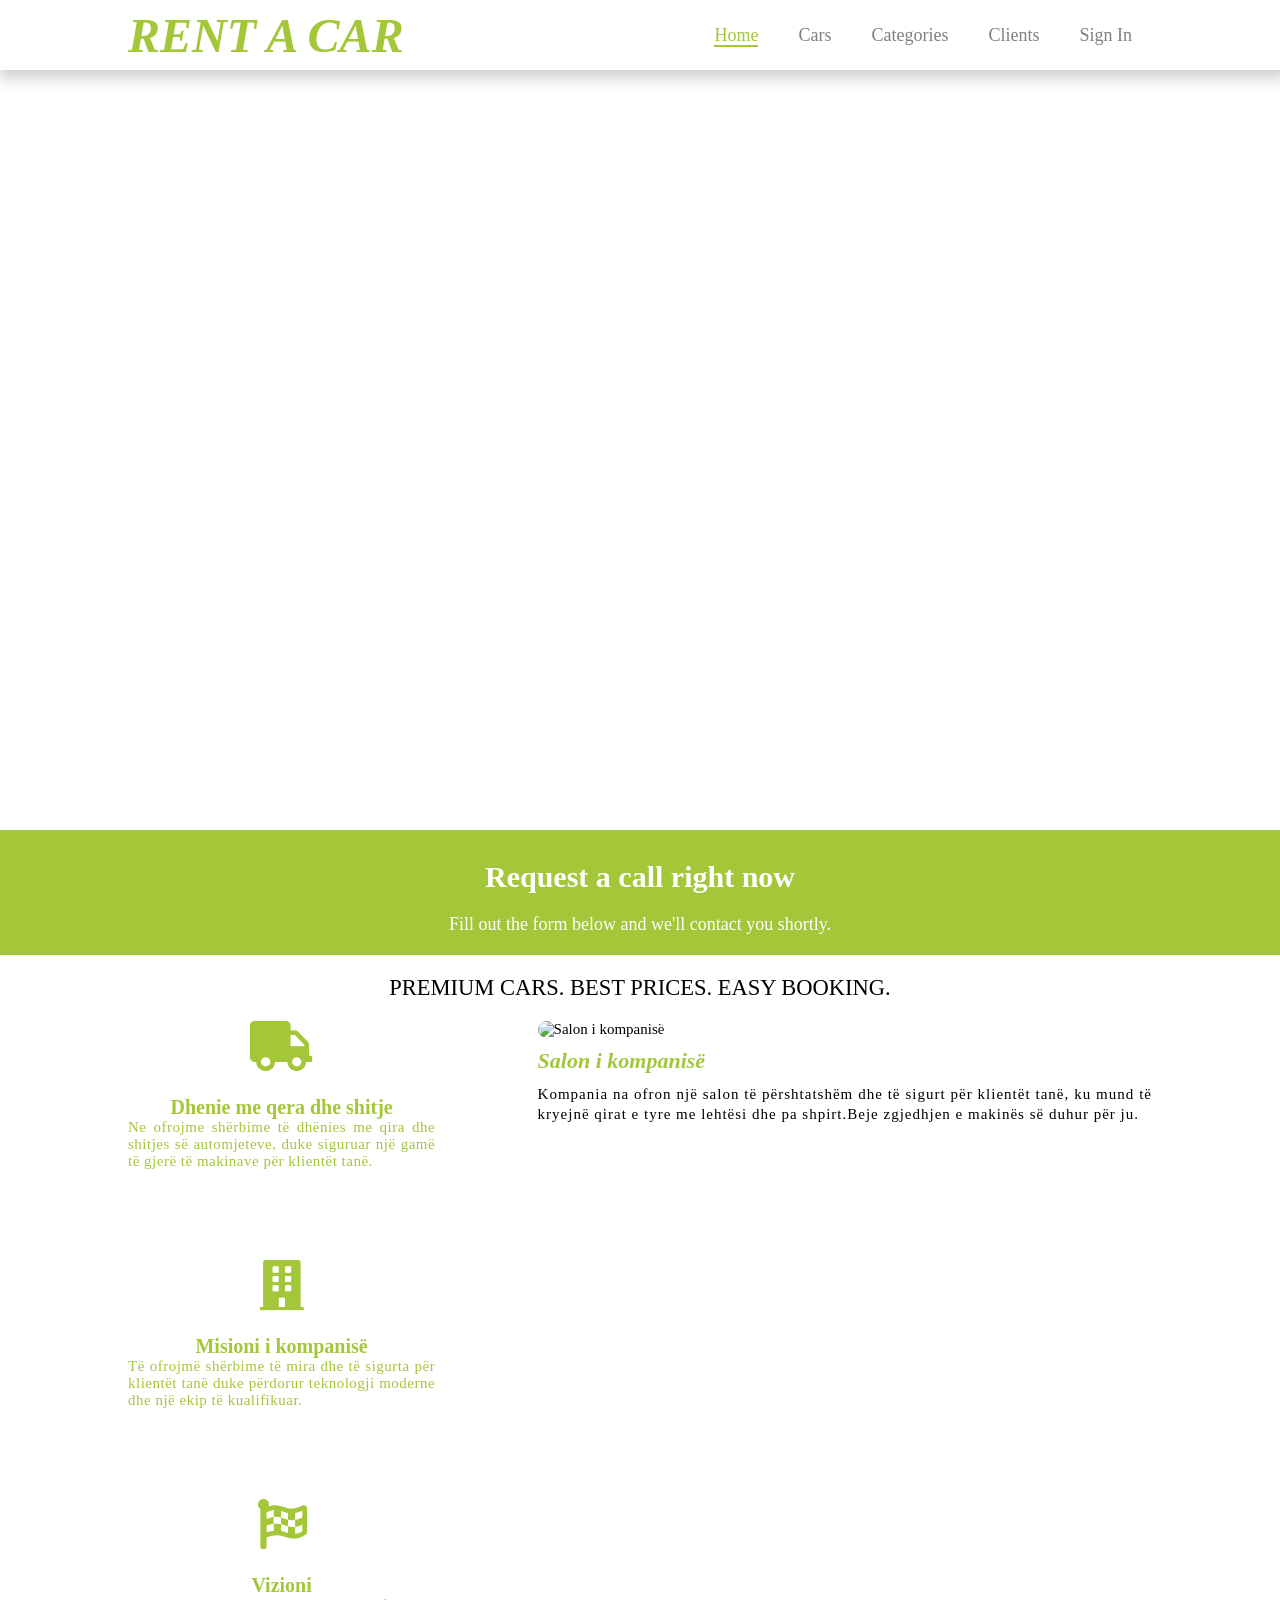
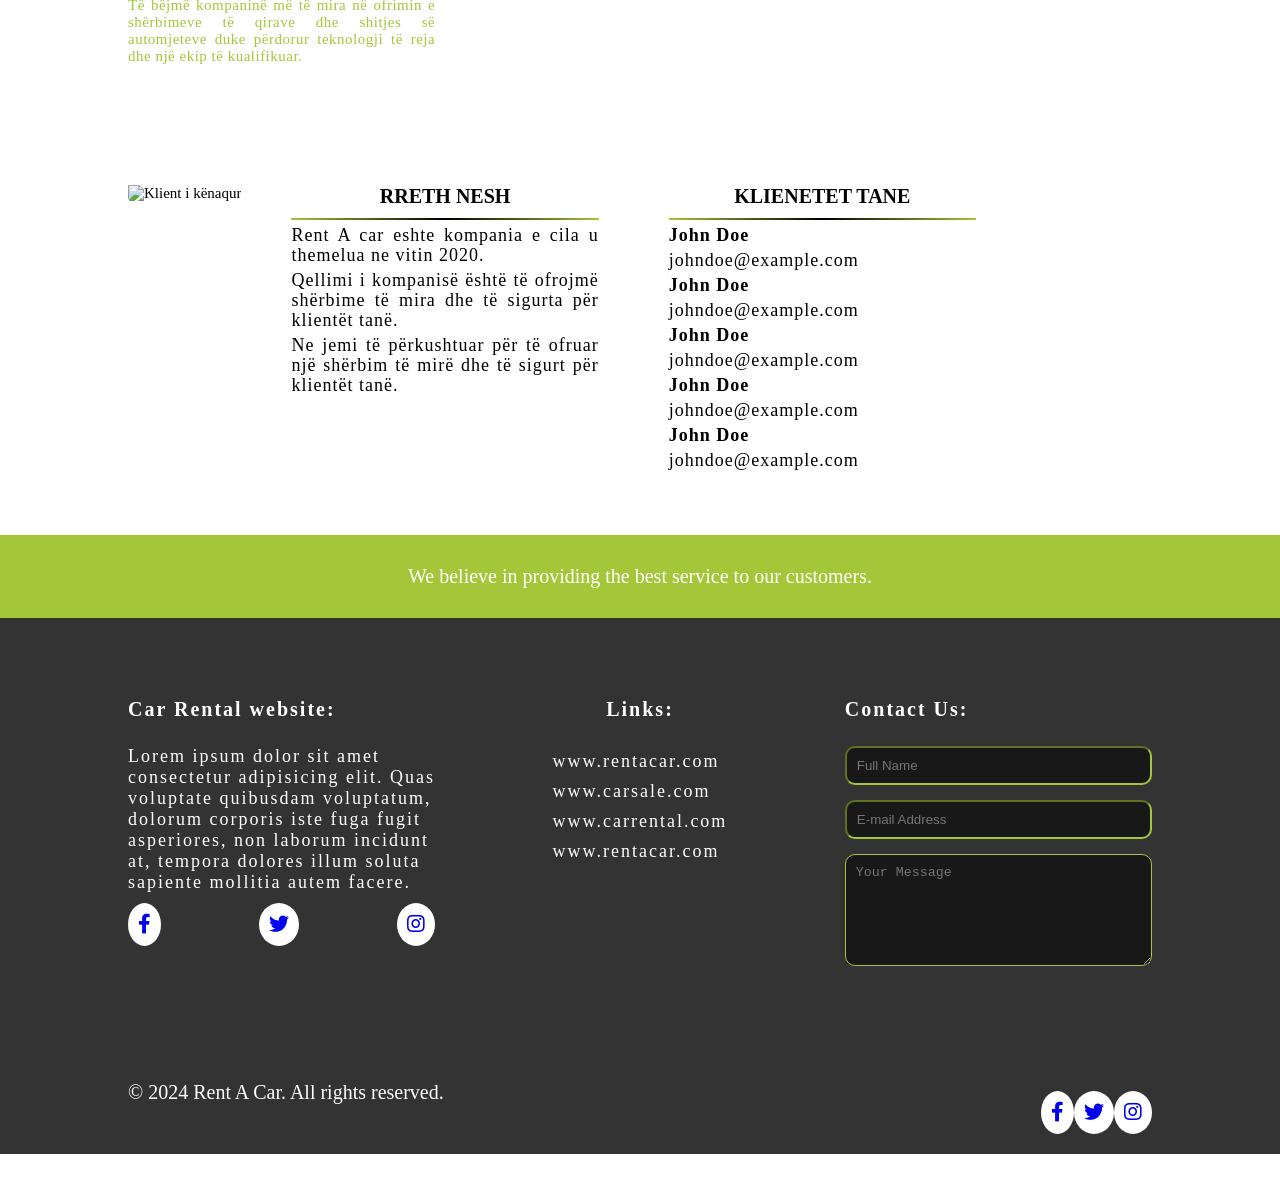
==== index.html @ 051815ba "Add files via upload" ====
<!DOCTYPE html>
<html lang="en">
<head>
    <meta charset="UTF-8">
    <meta name="viewport" content="width=device-width, initial-scale=1.0">
    <title>Rent A Car</title>
    <link rel="stylesheet" href="style.css">
    <link href="https://cdnjs.cloudflare.com/ajax/libs/font-awesome/5.13.0/css/all.min.css" rel="stylesheet">
</head>
<body>
    <header>
        <div class="container">
            <div class="header-content">
    <div class="logo" >
        <a href="rentAcar.html">
            <h1>Rent A Car</h1>
        </a>
    </div>
    <div class="navbar">
        <ul class="navitem">
            <li><a class="active" href="rentAcar.html">Home</a></li>
            <li><a href="#">Cars</a></li>
            <li><a href="#">Categories</a></li>
            <li><a href="#">Clients</a></li>
            <li><a href="#">Sign In</a></li>
        </ul>
        </div>
    </div>
    </div>
    </header>
    <section class="section1">
        <div class="slide-bar">
            <div class="img">

            </div>
        </div>
    </section>

    <section class="section2 p-y-10px">
        <div class="container">
            <h1>Request a call right now</h1>
            <p>Fill out the form below and we'll contact you shortly.</p>
        </div>
    </section>

    <section class="section3">
        <div class="container">
            <h2 class="title-section">Premium Cars. Best Prices. Easy Booking.</h2>
            <div class="section-content">

                <div class="three-features">
                    <div class="feature-content">
                    <i class="fas fa-truck"></i>
                    <h2>Dhenie me qera dhe shitje</h2>
                    <p>Ne ofrojme shërbime të dhënies me qira dhe shitjes së automjeteve, duke siguruar një gamë të gjerë të makinave për klientët tanë.</p>
                </div>
                    <div class="feature-content">
                   <i class="fas fa-building"></i>
                    <h2>Misioni i kompanisë</h2>
                    <p>Të ofrojmë shërbime të mira dhe të sigurta për klientët tanë duke përdorur teknologji moderne dhe një ekip të kualifikuar.</p>
                </div>
                    <div class="feature-content">
                      <i class="fas fa-flag-checkered"></i>
                    <h2>Vizioni</h2>
                    <p>Të bëjmë kompaninë më të mira në ofrimin e shërbimeve të qirave dhe shitjes së automjeteve duke përdorur teknologji të reja dhe një ekip të kualifikuar.</p>
                </div> 
            </div>
            
                <div class="right">
                    <div class="imgsa">
                        <img src="img/salon.jpg" alt="Salon i kompanisë">
                    </div>
                    <div class="right-content">
                        <h3>Salon i kompanisë</h3>
                        <p>Kompania na ofron një salon të përshtatshëm dhe të sigurt për klientët tanë, ku mund të kryejnë qirat e tyre me lehtësi dhe pa shpirt.Beje zgjedhjen e makinës së duhur për ju.</p>
                    </div>
                </div>
            </div>
        </div>
    </section>
    <section class="section4">
        <div class="container">
            <div class="section4-content">
                <div class="img">
                <img src="img/client.jpg" alt="Klient i kënaqur">

            </div>
            <div class="section4-about">
                <h2>Rreth nesh</h2>
                <hr>
                <p>Rent A car eshte kompania e cila u themelua ne vitin 2020.</p>
                <p>Qellimi i kompanisë është të ofrojmë shërbime të mira dhe të sigurta për klientët tanë.</p>
                <p>Ne jemi të përkushtuar për të ofruar një shërbim të mirë dhe të sigurt për klientët tanë.</p>
            </div>
            <div class="section4-client">
                <h2>Klienetet tane</h2>
                <hr>
                <h4>John Doe</h4>
                <p>johndoe@example.com</p>
                <h4>John Doe</h4>
                <p>johndoe@example.com</p>
                <h4>John Doe</h4>
                <p>johndoe@example.com</p>
                <h4>John Doe</h4>
                <p>johndoe@example.com</p>
                <h4>John Doe</h4>
                <p>johndoe@example.com</p>
                </div>
            </div>
        </div>
    </section>
    <section class="section5 p-y-10px">
        <p>We believe in providing the best service to our customers.</p>
    </section>
    <footer class="footer p-y-80px">
        <div class="container">
            <div class="footer-content">
                <div class="col1">
                    <h2>Car Rental website:</h2>
                    <p>Lorem ipsum dolor sit amet consectetur adipisicing elit. Quas voluptate quibusdam voluptatum, dolorum corporis iste fuga fugit asperiores, non laborum incidunt at, tempora dolores illum soluta sapiente mollitia autem facere.</p>
                <div class="social-media">
                    <div>
                        <a href="#"><i class="fab fa-facebook-f"></i></a>
                    </div>
                    <div>
                        <a href="#"><i class="fab fa-twitter"></i></a>
                        </div>
                    <div>
                        <a href="#"><i class="fab fa-instagram"></i></a>
                        </div>
                </div>
                
                </div>
                <div class="col2">
                <h2>Links:</h2>
                <div>
                <ul>
                    <li><a href="#">www.rentacar.com</a></li>
                    <li><a href="#">www.carsale.com</a></li>
                    <li><a href="#">www.carrental.com</a></li>
                    <li><a href="#">www.rentacar.com</a></li>
                </ul>
                </div>
                </div>
                <div class="col3">
                <div class="contact-form">
                    <h2>Contact Us:</h2>
                    <form action="">
                        <input type="text" name="full-name" placeholder="Full Name">
                        <input type="email" name="email" placeholder="E-mail Address">
                        <textarea name="message" rows="6" placeholder="Your Message"></textarea>
                    </form>
                    </div>
                </div>
            </div>
        </div>

    </footer>
 <footer class="main-footer">
    <div class="main-footer-content container">
        <div>
            <p>&copy; 2024 Rent A Car. All rights reserved.</p>
        </div>
         <div class="social-media">
                    <div>
                        <a href="#"><i class="fab fa-facebook-f"></i></a>
                    </div>
                    <div>
                        <a href="#"><i class="fab fa-twitter"></i></a>
                        </div>
                    <div>
                        <a href="#"><i class="fab fa-instagram"></i></a>
                        </div>
                </div>
    </div>
 </footer>
    <br>
    <br>
</body>
</html>
---- style.css ----
*{
    margin: 0;
    padding: 0;
}
html,body {
    font-size: 15px;
    font-family: "sans-serif";
    margin: 0;
    padding: 0;
     
}
.container {
    width: 80%;
    margin: 0 auto;
}
/*====== Header===== */
header{
    position: fixed;
    top: 0;
    left: 0;
    width: 100%;
    background: white;
    z-index: 1000;
    box-shadow: 3px 3px 15px 5px rgba(0,0,0,0.2);
} 
.header-content{
    height: 70px;
    display: flex;
    justify-content: space-between;
    align-items: center;
}
.logo a{ 
    text-decoration: none;
    text-transform: uppercase;
    font-size: 24px;
    font-weight: 800;
    color: #a4c639;
    font-style: italic;
}
.navitem{
    display: flex;
    list-style-type: none;
}
.navbar li a{
    margin: 20px;
    font-size: 18px;
    text-decoration: none;
    color: rgba(0,0,0,0.5);
    font-weight: 400;
}
.navbar li a:hover{
        color: #a4c639;
        border-bottom: 2px solid #a4c639;
}
.navbar .active{
    color: #a4c639;
    border-bottom: 2px solid #a4c639;
}

/*=======Header========== */
/*=======Section1========== */
.slide-bar .img{
  height: calc(100vh - 70px);
  background-image: url(img/vetura1.jpg);
  background-repeat: no-repeat;
  background-position: center;
  animation: slider 20s infinite;
}
@keyframes slider{

    0%{
        background-image: url(img/vetura2.jpg);
    }
    25%{
        background-image: url(img/vetura3.jpg);
    }
    50%{
        background-image: url(img/vetura4.jpg);
    }
    75%{
        background-image: url(img/vetura5.jpg);
    }
}
/*=======Section1========== */

/*=====.==Section2========== */
.section2{
    background-color: #a4c639;
}
.section2 h1{
    font-size: 30px;
    text-align: center;
    color: white;
    margin: 20px 0;
}
.section2 p{
    font-size: 18px;
    text-align: center;
    color: white;
    margin-top: 10px;
    margin-bottom: 10px;
}
/*=======Section2========== */
/*=======Section3========== */

.section3 .title-section{
    font-weight: 400;
    text-align: center;
    margin-top: 20px;
    text-transform: uppercase;
    
}
.section-content{
    display:  flex;  
    justify-content: space-between;
}
.three-features{
    width: 30%;
   display: flex;
   flex-direction: column;
   justify-content: space-between;
   align-items: center;
   color: #a4c639;
}
.three-features .feature-content{
    display: flex;
    flex-direction: column;
    align-items: center;
}
.three-features .feature-content i {
    font-size: 50px;
    margin: 20px;
}
.three-features .feature-content h2{
    font-size: 20px;
    margin-top: 5px;
    text-align: center;
}
.three-features .feature-content p{
    letter-spacing: 0.5px;
    text-align: justify;
    margin-bottom: 70px;
    
}
.right{
    width: 60%;
    padding-left: 40px;
}
.right img{
    border-radius: 10px;
    width: 100%;
    height: 500px;
    margin-top: 20px;
}
.right .right-content h3{
    font-size: 22px;
    color: #a4c639;
    font-style: italic;
    padding-top: 10px;

}
.right .right-content p{
    padding-top: 10px;
    margin-bottom: 70px;
    letter-spacing: 1px;
    line-height: 20px;
    text-align: justify;
}
/*=======Section3========== */



/*=======Section4========== */
.section4{
    background-image: url(img/back1.jpg);
    background-repeat: no-repeat;
    background-size: cover;
    height: 400px;
   
}
.section4-content{
    display: flex; 
}

.p-y-10px{
    padding: 10px 0;
 }
 .p-y-80px{
    padding: 80px 0;
 }
 .section4-content img{
    padding-top: 50px;
    width: 400px;
   border-radius: 5px;
}
.section4-about, .section4-client{
    padding-top: 50px;
    width: 30%;
    padding-right: 20px;
    color: #000;
    padding-left: 50px;
}
.section4-content h2{
    font-size: 20px;
    text-transform: uppercase;
    font-weight: bold;
    text-align: center;
    padding-bottom: 10px;
}
.section4-content hr{
    border: 0;
    height: 2px;
    background-image: linear-gradient(
        to right, #a4c639,
        rgba(0,0,0,075),
        #a4c639

    );
} 
.section4-content p, .section4-content h4{
    padding-top: 5px;
    font-size: 18px;
    text-align: justify;
    letter-spacing: 1px;
    line-height: 20px;
}
/*=======Section4========== */
/*=======Section5========== */
.section5{
    background-color: #a4c639;
}
.section5 p{
    margin: 20px 0;
    text-align: center;
    font-size: 20px;
    color: white;
}
/*=======Section5========== */
/*=======Footer========== */
.footer{
    background-color: rgba(0,0,0,0.8);
}
.footer .footer-content{
    display: flex;
    justify-content: space-between;
 
}
.footer-content .col1,
.footer-content .col2,
.footer-content .col3{
    width: 30%;
    color: white;
}
.footer-content h2{
    font-size: 20px;
    color: white;
    font-weight: bold;
    letter-spacing: 2px;
    margin-bottom: 25px;
   
} 
.footer-content p{
    font-size: 18px;
   color: white;
   letter-spacing: 2px;
}
.social-media{
    display: flex;
   justify-content: space-between;
   padding-top: 10px;   
}
.social-media div{
    background-color: white;
    padding: 10px;
    border-radius: 100%;
    font-size: 20px;
}
.social-media div:hover{
    background-color: #a4c639;
    
}
.footer .col2{
    display: flex;
   flex-direction: column;
   align-items: center;
}
.footer .col2 li{
    list-style-type: none;
}
.footer .col2 li a{
    text-decoration: none;
    color: white;
    line-height: 30px;
    font-size: 18px;
    letter-spacing: 2px;
}
.footer .col2 li a:hover{
    color: #a4c639;
    border: 2px solid #a4c639;
}
.footer .contact-form form{
    display: flex;
    flex-direction: column;
}
.contact-form  input,
.contact-form  textarea{
    outline: none;
    padding: 10px;
    margin-bottom: 15px;
    border-radius: 10px;
    background-color: #181818;
    border-color: #a4c639 ;
    color: white;
}
/*=======Footer========== */

/*=======main footer========== */

.main-footer{
     background-color: rgba(0,0,0,0.8);
    color: white;
    padding: 20px 0;
}
.main-footer-content{
    display: flex;
    justify-content: space-between;
}

.main-footer p{
    font-size: 20px;
    
}
.main-footer-content div:last-child{
    display: flex;
    align-items: center;
}



/*=======main footer========== */
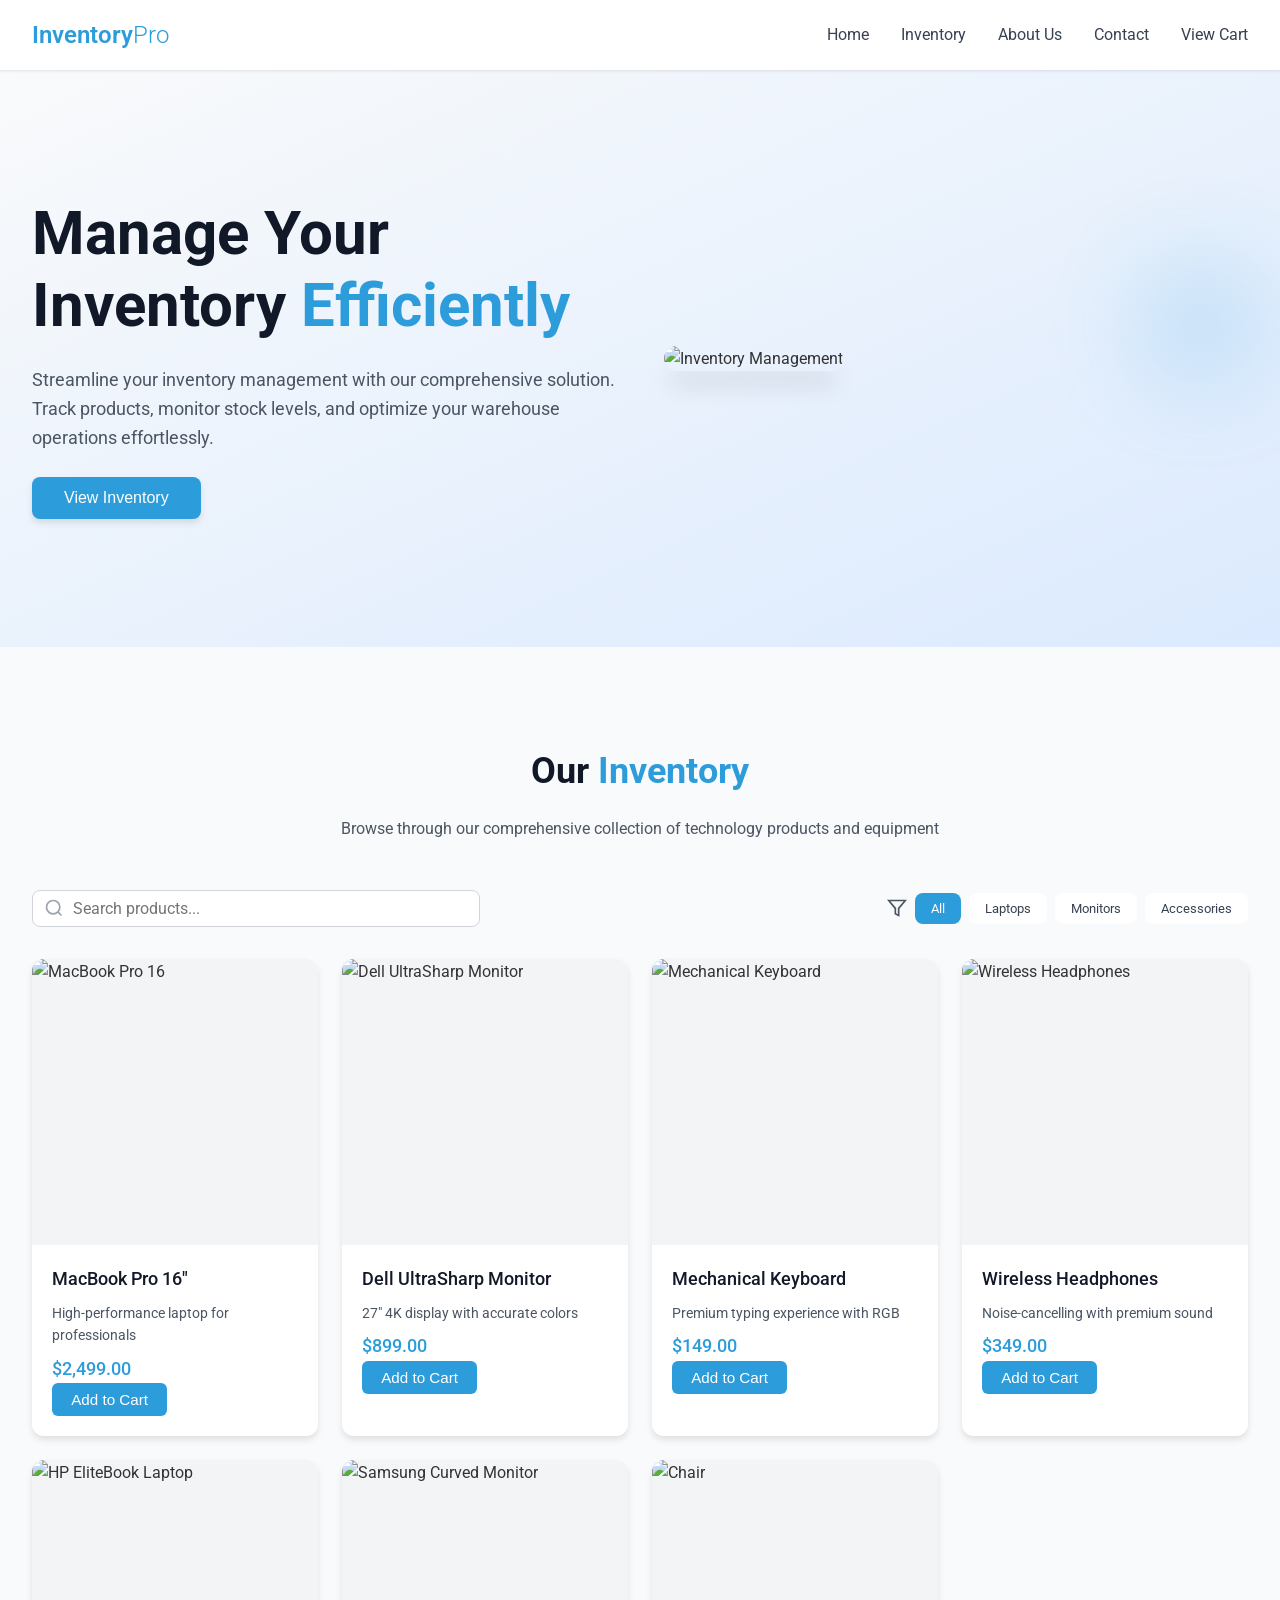
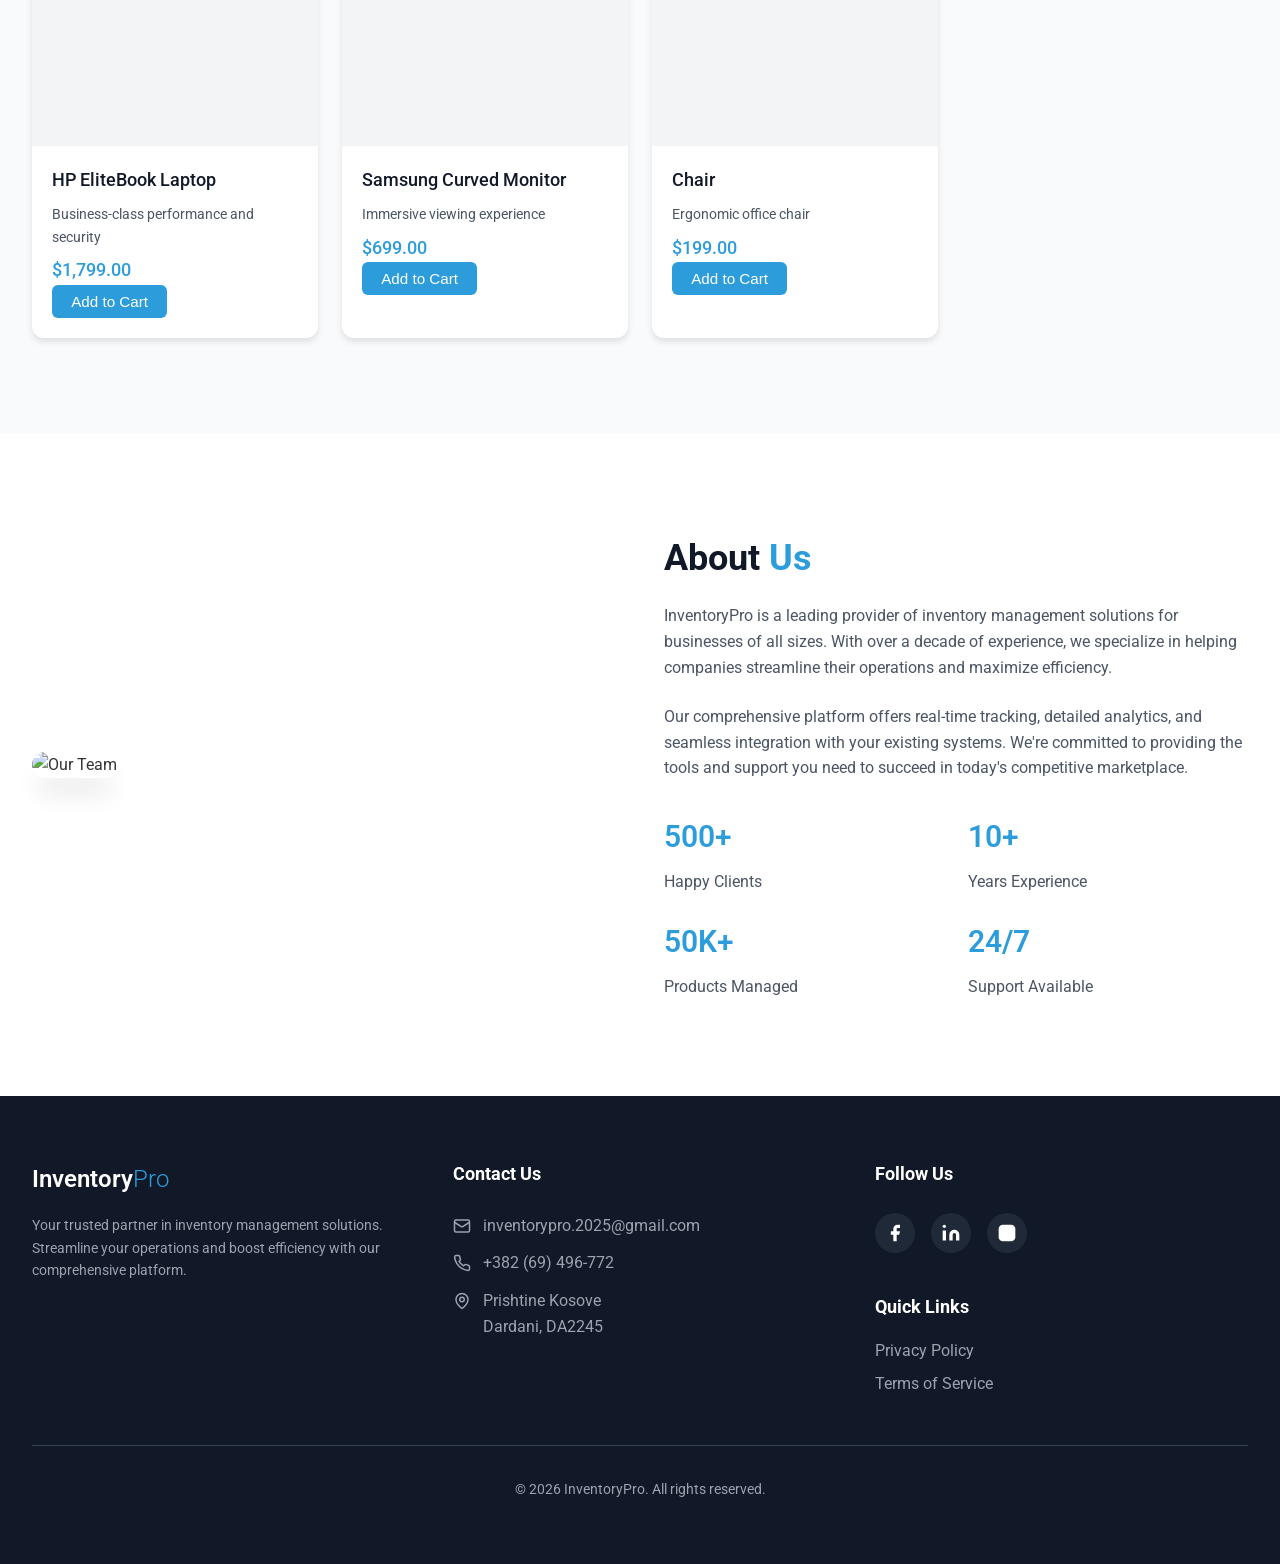
==== commit 5434d932: "Add files via upload" ====
--- a/index.html
+++ b/index.html
@@ -1,180 +1,297 @@
 <!DOCTYPE html>
+<!--
+Project: Inventory Management Web Application
+Student: Endrit Asllani
+Course: Zhvillimi i uebit(server side)
+Faculty: Fakulteti i Shkencave Kompjuterike
+Professor: Shasivar Rexhepi
+Year: 2025/26
+-->
 <html lang="en">
 <head>
     <meta charset="UTF-8">
     <meta name="viewport" content="width=device-width, initial-scale=1.0">
-    <title>Rent A Car</title>
+    <title>InventoryPro - Manage Your Inventory Efficiently</title>
     <link rel="stylesheet" href="style.css">
-    <link href="https://cdnjs.cloudflare.com/ajax/libs/font-awesome/5.13.0/css/all.min.css" rel="stylesheet">
+    <link rel="preconnect" href="https://fonts.googleapis.com">
+    <link rel="preconnect" href="https://fonts.gstatic.com" crossorigin>
+    <link href="https://fonts.googleapis.com/css2?family=Roboto:wght@300;400;500;700&display=swap" rel="stylesheet">
 </head>
 <body>
-    <header>
+    <!-- Header -->
+    <header class="header">
         <div class="container">
             <div class="header-content">
-    <div class="logo" >
-        <a href="rentAcar.html">
-            <h1>Rent A Car</h1>
-        </a>
-    </div>
-    <div class="navbar">
-        <ul class="navitem">
-            <li><a class="active" href="rentAcar.html">Home</a></li>
-            <li><a href="#">Cars</a></li>
-            <li><a href="#">Categories</a></li>
-            <li><a href="#">Clients</a></li>
-            <li><a href="#">Sign In</a></li>
-        </ul>
-        </div>
-    </div>
-    </div>
+                <div class="logo" onclick="scrollToSection('home')">
+                    <span class="logo-bold">Inventory</span><span class="logo-light">Pro</span>
+                </div>
+                
+                <!-- Desktop Navigation -->
+                <nav class="nav-desktop">
+                    <a href="#home" onclick="scrollToSection('home')">Home</a>
+                    <a href="#inventory" onclick="scrollToSection('inventory')">Inventory</a>
+                    <a href="#about" onclick="scrollToSection('about')">About Us</a>
+                    <a href="#contact" onclick="scrollToSection('contact')">Contact</a>
+                    <a href="/cart.html" id="viewCartDesktop">View Cart</a>
+                </nav>
+
+                <!-- Mobile Menu Toggle -->
+                <button class="hamburger" id="hamburger" onclick="toggleMobileMenu()">
+                    <span></span>
+                    <span></span>
+                    <span></span>
+                </button>
+            </div>
+
+            <!-- Mobile Navigation -->
+            <nav class="nav-mobile" id="navMobile">
+                <a href="#home" onclick="scrollToSection('home')">Home</a>
+                <a href="#inventory" onclick="scrollToSection('inventory')">Inventory</a>
+                <a href="#about" onclick="scrollToSection('about')">About Us</a>
+                <a href="#contact" onclick="scrollToSection('contact')">Contact</a>
+                <a href="/frontend/cart.html" id="viewCartMobile">View Cart</a>
+            </nav>
+        </div>
     </header>
-    <section class="section1">
-        <div class="slide-bar">
-            <div class="img">
-
+
+    <!-- Hero Section -->
+    <section id="home" class="hero">
+        <div class="container">
+            <div class="hero-grid">
+                <div class="hero-content">
+                    <h1 class="hero-title">
+                        Manage Your Inventory <span class="text-accent">Efficiently</span>
+                    </h1>
+                    <p class="hero-description">
+                        Streamline your inventory management with our comprehensive solution. 
+                        Track products, monitor stock levels, and optimize your warehouse operations effortlessly.
+                    </p>
+                    <button class="btn-primary" onclick="scrollToSection('inventory')">
+                        View Inventory
+                    </button>
+                </div>
+                <div class="hero-image">
+                    <img src="https://images.unsplash.com/photo-1657819547733-40124a52d37e?crop=entropy&cs=tinysrgb&fit=max&fm=jpg&ixid=M3w3Nzg4Nzd8MHwxfHNlYXJjaHwxfHx3YXJlaG91c2UlMjBvZmZpY2UlMjB0ZWNobm9sb2d5fGVufDF8fHx8MTc2NTk4Nzc1NHww&ixlib=rb-4.1.0&q=80&w=1080&utm_source=figma&utm_medium=referral" 
+                         alt="Inventory Management">
+                    <div class="hero-decoration"></div>
+                </div>
             </div>
         </div>
     </section>
 
-    <section class="section2 p-y-10px">
-        <div class="container">
-            <h1>Request a call right now</h1>
-            <p>Fill out the form below and we'll contact you shortly.</p>
+    <!-- Inventory Section -->
+    <section id="inventory" class="inventory">
+        <div class="container">
+            <div class="section-header">
+                <h2 class="section-title">
+                    Our <span class="text-accent">Inventory</span>
+                </h2>
+                <p class="section-description">
+                    Browse through our comprehensive collection of technology products and equipment
+                </p>
+            </div>
+         <form id="inventory-form" class="inventory-form">
+    <div class="form-group">
+        <input type="text" name="name" placeholder="name product" required>
+    </div>
+    <div class="form-group">
+        <input type="text" name="category" placeholder="Category" required>
+    </div>
+    <div class="form-group">
+        <input type="number" name="price" placeholder="Price" required>
+    </div>
+    <div class="form-group">
+        <input type="text" name="description" placeholder="Description">
+    </div>
+    <div class="form-group">
+        <input type="text" name="image" placeholder="Image URL">
+    </div>
+    <button type="submit" class="btn-primary">Add Product</button>
+    <div class="supply-button-container">
+    <button id="supply-btn" class="btn-primary">+</button>
+</div>
+</form>   
+            
+
+            <!-- Search and Filter -->
+            <div class="inventory-controls">
+                <div class="search-box">
+                    <svg class="search-icon" width="20" height="20" viewBox="0 0 24 24" fill="none" stroke="currentColor" stroke-width="2">
+                        <circle cx="11" cy="11" r="8"></circle>
+                        <path d="m21 21-4.35-4.35"></path>
+                    </svg>
+                    <input type="text" id="searchInput" placeholder="Search products..." onkeyup="filterProducts()">
+                </div>
+
+                <div class="category-filter">
+                    <svg class="filter-icon" width="20" height="20" viewBox="0 0 24 24" fill="none" stroke="currentColor" stroke-width="2">
+                        <polygon points="22 3 2 3 10 12.46 10 19 14 21 14 12.46 22 3"></polygon>
+                    </svg>
+                    <div class="category-buttons" id="categoryButtons">
+                        <button class="category-btn active" onclick="filterCategory('All')">All</button>
+                        <button class="category-btn" onclick="filterCategory('Laptops')">Laptops</button>
+                        <button class="category-btn" onclick="filterCategory('Monitors')">Monitors</button>
+                        <button class="category-btn" onclick="filterCategory('Accessories')">Accessories</button>
+                    </div>
+                </div>
+            </div>
+
+            <!-- Products Grid -->
+            <div class="products-grid" id="productsGrid">
+                <!-- Products will be dynamically inserted here -->
+            </div>
+
+            <div class="no-results" id="noResults" style="display: none;">
+                <p>No products found matching your criteria.</p>
+            </div>
         </div>
     </section>
 
-    <section class="section3">
-        <div class="container">
-            <h2 class="title-section">Premium Cars. Best Prices. Easy Booking.</h2>
-            <div class="section-content">
-
-                <div class="three-features">
-                    <div class="feature-content">
-                    <i class="fas fa-truck"></i>
-                    <h2>Dhenie me qera dhe shitje</h2>
-                    <p>Ne ofrojme shërbime të dhënies me qira dhe shitjes së automjeteve, duke siguruar një gamë të gjerë të makinave për klientët tanë.</p>
-                </div>
-                    <div class="feature-content">
-                   <i class="fas fa-building"></i>
-                    <h2>Misioni i kompanisë</h2>
-                    <p>Të ofrojmë shërbime të mira dhe të sigurta për klientët tanë duke përdorur teknologji moderne dhe një ekip të kualifikuar.</p>
-                </div>
-                    <div class="feature-content">
-                      <i class="fas fa-flag-checkered"></i>
-                    <h2>Vizioni</h2>
-                    <p>Të bëjmë kompaninë më të mira në ofrimin e shërbimeve të qirave dhe shitjes së automjeteve duke përdorur teknologji të reja dhe një ekip të kualifikuar.</p>
-                </div> 
-            </div>
-            
-                <div class="right">
-                    <div class="imgsa">
-                        <img src="img/salon.jpg" alt="Salon i kompanisë">
-                    </div>
-                    <div class="right-content">
-                        <h3>Salon i kompanisë</h3>
-                        <p>Kompania na ofron një salon të përshtatshëm dhe të sigurt për klientët tanë, ku mund të kryejnë qirat e tyre me lehtësi dhe pa shpirt.Beje zgjedhjen e makinës së duhur për ju.</p>
+    <!-- About Section -->
+    <section id="about" class="about">
+        <div class="container">
+            <div class="about-grid">
+                <div class="about-image">
+                    <img src="https://images.unsplash.com/photo-1683770997177-0603bd44d070?crop=entropy&cs=tinysrgb&fit=max&fm=jpg&ixid=M3w3Nzg4Nzd8MHwxfHNlYXJjaHwxfHxwcm9mZXNzaW9uYWwlMjBvZmZpY2UlMjB0ZWFtfGVufDF8fHx8MTc2NTk2MDc2Nnww&ixlib=rb-4.1.0&q=80&w=1080&utm_source=figma&utm_medium=referral" 
+                         alt="Our Team">
+                </div>
+                <div class="about-content">
+                    <h2 class="section-title">
+                        About <span class="text-accent">Us</span>
+                    </h2>
+                    <p class="about-text">
+                        InventoryPro is a leading provider of inventory management solutions for businesses of all sizes. 
+                        With over a decade of experience, we specialize in helping companies streamline their operations 
+                        and maximize efficiency.
+                    </p>
+                    <p class="about-text">
+                        Our comprehensive platform offers real-time tracking, detailed analytics, and seamless integration 
+                        with your existing systems. We're committed to providing the tools and support you need to succeed 
+                        in today's competitive marketplace.
+                    </p>
+                    
+                    <div class="stats-grid">
+                        <div class="stat-item">
+                            <div class="stat-number">500+</div>
+                            <p class="stat-label">Happy Clients</p>
+                        </div>
+                        <div class="stat-item">
+                            <div class="stat-number">10+</div>
+                            <p class="stat-label">Years Experience</p>
+                        </div>
+                        <div class="stat-item">
+                            <div class="stat-number">50K+</div>
+                            <p class="stat-label">Products Managed</p>
+                        </div>
+                        <div class="stat-item">
+                            <div class="stat-number">24/7</div>
+                            <p class="stat-label">Support Available</p>
+                        </div>
                     </div>
                 </div>
             </div>
         </div>
     </section>
-    <section class="section4">
-        <div class="container">
-            <div class="section4-content">
-                <div class="img">
-                <img src="img/client.jpg" alt="Klient i kënaqur">
-
-            </div>
-            <div class="section4-about">
-                <h2>Rreth nesh</h2>
-                <hr>
-                <p>Rent A car eshte kompania e cila u themelua ne vitin 2020.</p>
-                <p>Qellimi i kompanisë është të ofrojmë shërbime të mira dhe të sigurta për klientët tanë.</p>
-                <p>Ne jemi të përkushtuar për të ofruar një shërbim të mirë dhe të sigurt për klientët tanë.</p>
-            </div>
-            <div class="section4-client">
-                <h2>Klienetet tane</h2>
-                <hr>
-                <h4>John Doe</h4>
-                <p>johndoe@example.com</p>
-                <h4>John Doe</h4>
-                <p>johndoe@example.com</p>
-                <h4>John Doe</h4>
-                <p>johndoe@example.com</p>
-                <h4>John Doe</h4>
-                <p>johndoe@example.com</p>
-                <h4>John Doe</h4>
-                <p>johndoe@example.com</p>
-                </div>
-            </div>
-        </div>
-    </section>
-    <section class="section5 p-y-10px">
-        <p>We believe in providing the best service to our customers.</p>
-    </section>
-    <footer class="footer p-y-80px">
-        <div class="container">
-            <div class="footer-content">
-                <div class="col1">
-                    <h2>Car Rental website:</h2>
-                    <p>Lorem ipsum dolor sit amet consectetur adipisicing elit. Quas voluptate quibusdam voluptatum, dolorum corporis iste fuga fugit asperiores, non laborum incidunt at, tempora dolores illum soluta sapiente mollitia autem facere.</p>
-                <div class="social-media">
-                    <div>
-                        <a href="#"><i class="fab fa-facebook-f"></i></a>
-                    </div>
-                    <div>
-                        <a href="#"><i class="fab fa-twitter"></i></a>
-                        </div>
-                    <div>
-                        <a href="#"><i class="fab fa-instagram"></i></a>
-                        </div>
-                </div>
-                
-                </div>
-                <div class="col2">
-                <h2>Links:</h2>
-                <div>
-                <ul>
-                    <li><a href="#">www.rentacar.com</a></li>
-                    <li><a href="#">www.carsale.com</a></li>
-                    <li><a href="#">www.carrental.com</a></li>
-                    <li><a href="#">www.rentacar.com</a></li>
-                </ul>
-                </div>
-                </div>
-                <div class="col3">
-                <div class="contact-form">
-                    <h2>Contact Us:</h2>
-                    <form action="">
-                        <input type="text" name="full-name" placeholder="Full Name">
-                        <input type="email" name="email" placeholder="E-mail Address">
-                        <textarea name="message" rows="6" placeholder="Your Message"></textarea>
-                    </form>
-                    </div>
-                </div>
-            </div>
-        </div>
-
+
+    
+    <footer id="contact" class="footer">
+        <div class="container">
+            <div class="footer-grid">
+                <div class="footer-section">
+                    <div class="footer-logo">
+                        <span class="logo-bold">Inventory</span><span class="logo-light-footer">Pro</span>
+                    </div>
+                    <p class="footer-text">
+                        Your trusted partner in inventory management solutions. Streamline your operations 
+                        and boost efficiency with our comprehensive platform.
+                    </p>
+                </div>
+
+                <div class="footer-section">
+                    <h3 class="footer-heading">Contact Us</h3>
+                    <div class="contact-info">
+                        <div class="contact-item">
+                            <svg class="contact-icon" width="18" height="18" viewBox="0 0 24 24" fill="none" stroke="currentColor" stroke-width="2">
+                                <rect width="20" height="16" x="2" y="4" rx="2"></rect>
+                                <path d="m22 7-8.97 5.7a1.94 1.94 0 0 1-2.06 0L2 7"></path>
+                            </svg>
+                            <a href="mailto:inventorypro.2025@gmail.com">inventorypro.2025@gmail.com</a>
+                        </div>
+                        <div class="contact-item">
+                            <svg class="contact-icon" width="18" height="18" viewBox="0 0 24 24" fill="none" stroke="currentColor" stroke-width="2">
+                                <path d="M22 16.92v3a2 2 0 0 1-2.18 2 19.79 19.79 0 0 1-8.63-3.07 19.5 19.5 0 0 1-6-6 19.79 19.79 0 0 1-3.07-8.67A2 2 0 0 1 4.11 2h3a2 2 0 0 1 2 1.72 12.84 12.84 0 0 0 .7 2.81 2 2 0 0 1-.45 2.11L8.09 9.91a16 16 0 0 0 6 6l1.27-1.27a2 2 0 0 1 2.11-.45 12.84 12.84 0 0 0 2.81.7A2 2 0 0 1 22 16.92z"></path>
+                            </svg>
+                            <a href="tel:+1234567890">+382 (69) 496-772</a>
+                        </div>
+                        <div class="contact-item">
+                            <svg class="contact-icon" width="18" height="18" viewBox="0 0 24 24" fill="none" stroke="currentColor" stroke-width="2">
+                                <path d="M20 10c0 6-8 12-8 12s-8-6-8-12a8 8 0 0 1 16 0Z"></path>
+                                <circle cx="12" cy="10" r="3"></circle>
+                            </svg>
+                            <span>Prishtine Kosove<br>Dardani, DA2245</span>
+                        </div>
+                    </div>
+                </div>
+
+                <div class="footer-section">
+                    <h3 class="footer-heading">Follow Us</h3>
+                    <div class="social-links">
+                        <a href="#" class="social-icon">
+                            <svg width="20" height="20" viewBox="0 0 24 24" fill="currentColor">
+                                <path d="M18 2h-3a5 5 0 0 0-5 5v3H7v4h3v8h4v-8h3l1-4h-4V7a1 1 0 0 1 1-1h3z"></path>
+                            </svg>
+                        </a>
+                        <a href="#" class="social-icon">
+                            <svg width="20" height="20" viewBox="0 0 24 24" fill="currentColor">
+                                <path d="M16 8a6 6 0 0 1 6 6v7h-4v-7a2 2 0 0 0-2-2 2 2 0 0 0-2 2v7h-4v-7a6 6 0 0 1 6-6z"></path>
+                                <rect width="4" height="12" x="2" y="9"></rect>
+                                <circle cx="4" cy="4" r="2"></circle>
+                            </svg>
+                        </a>
+                        <a href="#" class="social-icon">
+                            <svg width="20" height="20" viewBox="0 0 24 24" fill="currentColor">
+                                <rect width="20" height="20" x="2" y="2" rx="5" ry="5"></rect>
+                                <path d="M16 11.37A4 4 0 1 1 12.63 8 4 4 0 0 1 16 11.37z"></path>
+                                <line x1="17.5" x2="17.51" y1="6.5" y2="6.5"></line>
+                            </svg>
+                        </a>
+                    </div>
+                    
+                    <div class="quick-links">
+                        <h3 class="footer-heading" style="margin-top: 1.5rem;">Quick Links</h3>
+                        <a href="#">Privacy Policy</a>
+                        <a href="#">Terms of Service</a>
+                    </div>
+                </div>
+            </div>
+
+            <div class="footer-bottom">
+                <p>&copy; <span id="year"></span> InventoryPro. All rights reserved.</p>
+            </div>
+        </div>
     </footer>
- <footer class="main-footer">
-    <div class="main-footer-content container">
-        <div>
-            <p>&copy; 2024 Rent A Car. All rights reserved.</p>
-        </div>
-         <div class="social-media">
-                    <div>
-                        <a href="#"><i class="fab fa-facebook-f"></i></a>
-                    </div>
-                    <div>
-                        <a href="#"><i class="fab fa-twitter"></i></a>
-                        </div>
-                    <div>
-                        <a href="#"><i class="fab fa-instagram"></i></a>
-                        </div>
-                </div>
-    </div>
- </footer>
-    <br>
-    <br>
+   <script> document.getElementById('supply-btn').addEventListener('click', () => {
+    window.location.href = 'supply.html';
+});</script>
+
+   <script>
+  window.addEventListener("DOMContentLoaded", () => {
+    const role = localStorage.getItem("role");
+    const addProductForm = document.querySelector("#inventory-form");
+    const supplyBtn = document.querySelector("#supply-btn");
+
+    if(role !== "admin") {
+        // Fshi formën dhe butonin për klientët
+        if(addProductForm) addProductForm.style.display = "none";
+        if(supplyBtn) supplyBtn.style.display = "none";
+    } else {
+        // Admin mund t'i shohë
+        if(addProductForm) addProductForm.style.display = "block";
+        if(supplyBtn) supplyBtn.style.display = "inline-block";
+    }
+});
+</script>
+
+    <script src="scriptt.js"></script>
 </body>
 </html>
--- a/style.css
+++ b/style.css
@@ -1,340 +1,788 @@
-*{
+* {
     margin: 0;
     padding: 0;
-}
-html,body {
-    font-size: 15px;
-    font-family: "sans-serif";
-    margin: 0;
-    padding: 0;
-     
-}
+    box-sizing: border-box;
+}
+.inventory-form {
+    display: flex;
+    gap: 10px;
+    margin-bottom: 20px;
+}
+
+.inventory-form .form-group input {
+    width: 100%;
+    padding: 10px;
+    border-radius: 5px;
+    border: 1px solid #ccc;
+}
+
+.inventory-form button {
+    padding: 10px;
+    border: none;
+    background-color: #007BFF;
+    color: white;
+    border-radius: 5px;
+    cursor: pointer;
+}
+
+.inventory-form button:hover {
+    background-color: #0056b3;
+}
+
+body {
+    font-family: 'Roboto', sans-serif;
+    line-height: 1.6;
+    color: #333;
+    overflow-x: hidden;
+}
+
+html {
+    scroll-behavior: smooth;
+}
+
 .container {
-    width: 80%;
+    max-width: 1280px;
     margin: 0 auto;
-}
-/*====== Header===== */
-header{
-    position: fixed;
+    padding: 0 1rem;
+}
+
+@media (min-width: 640px) {
+    .container {
+        padding: 0 1.5rem;
+    }
+}
+
+@media (min-width: 1024px) {
+    .container {
+        padding: 0 2rem;
+    }
+}
+
+/* Header Styles */
+.header {
+    background: white;
+    box-shadow: 0 1px 3px rgba(0, 0, 0, 0.1);
+    position: sticky;
     top: 0;
-    left: 0;
-    width: 100%;
-    background: white;
     z-index: 1000;
-    box-shadow: 3px 3px 15px 5px rgba(0,0,0,0.2);
-} 
-.header-content{
-    height: 70px;
+}
+
+.header-content {
     display: flex;
     justify-content: space-between;
     align-items: center;
-}
-.logo a{ 
+    padding: 1rem 0;
+}
+
+.logo {
+    font-size: 1.5rem;
+    cursor: pointer;
+    color: #2D9CDB;
+}
+
+.logo-bold {
+    font-weight: 600;
+}
+
+.logo-light {
+    font-weight: 300;
+}
+
+.nav-desktop {
+    display: none;
+    gap: 2rem;
+}
+
+.nav-desktop a {
+    color: #374151;
     text-decoration: none;
-    text-transform: uppercase;
-    font-size: 24px;
-    font-weight: 800;
-    color: #a4c639;
-    font-style: italic;
-}
-.navitem{
-    display: flex;
-    list-style-type: none;
-}
-.navbar li a{
-    margin: 20px;
-    font-size: 18px;
+    transition: color 0.3s;
+}
+
+.nav-desktop a:hover {
+    color: #2D9CDB;
+}
+
+@media (min-width: 768px) {
+    .nav-desktop {
+        display: flex;
+    }
+}
+
+/* Hamburger Menu */
+.hamburger {
+    display: flex;
+    flex-direction: column;
+    gap: 4px;
+    background: none;
+    border: none;
+    cursor: pointer;
+    padding: 0.5rem;
+}
+
+.hamburger span {
+    width: 24px;
+    height: 2px;
+    background: #374151;
+    transition: all 0.3s;
+}
+
+.hamburger.active span:nth-child(1) {
+    transform: rotate(45deg) translate(5px, 5px);
+}
+
+.hamburger.active span:nth-child(2) {
+    opacity: 0;
+}
+
+.hamburger.active span:nth-child(3) {
+    transform: rotate(-45deg) translate(7px, -6px);
+}
+
+@media (min-width: 768px) {
+    .hamburger {
+        display: none;
+    }
+}
+
+/* Mobile Navigation */
+.nav-mobile {
+    display: none;
+    flex-direction: column;
+    gap: 1rem;
+    padding: 1rem 0;
+    border-top: 1px solid #e5e7eb;
+}
+
+.nav-mobile.active {
+    display: flex;
+}
+
+.nav-mobile a {
+    color: #374151;
     text-decoration: none;
-    color: rgba(0,0,0,0.5);
-    font-weight: 400;
-}
-.navbar li a:hover{
-        color: #a4c639;
-        border-bottom: 2px solid #a4c639;
-}
-.navbar .active{
-    color: #a4c639;
-    border-bottom: 2px solid #a4c639;
-}
-
-/*=======Header========== */
-/*=======Section1========== */
-.slide-bar .img{
-  height: calc(100vh - 70px);
-  background-image: url(img/vetura1.jpg);
-  background-repeat: no-repeat;
-  background-position: center;
-  animation: slider 20s infinite;
-}
-@keyframes slider{
-
-    0%{
-        background-image: url(img/vetura2.jpg);
-    }
-    25%{
-        background-image: url(img/vetura3.jpg);
-    }
-    50%{
-        background-image: url(img/vetura4.jpg);
-    }
-    75%{
-        background-image: url(img/vetura5.jpg);
-    }
-}
-/*=======Section1========== */
-
-/*=====.==Section2========== */
-.section2{
-    background-color: #a4c639;
-}
-.section2 h1{
-    font-size: 30px;
+    transition: color 0.3s;
+}
+
+.nav-mobile a:hover {
+    color: #2D9CDB;
+}
+
+@media (min-width: 768px) {
+    .nav-mobile {
+        display: none !important;
+    }
+}
+
+/* Hero Section */
+.hero {
+    background: linear-gradient(to bottom right, #f9fafb, #dbeafe);
+    padding: 5rem 0;
+}
+
+@media (min-width: 768px) {
+    .hero {
+        padding: 8rem 0;
+    }
+}
+
+.hero-grid {
+    display: grid;
+    grid-template-columns: 1fr;
+    gap: 3rem;
+    align-items: center;
+}
+
+@media (min-width: 768px) {
+    .hero-grid {
+        grid-template-columns: repeat(2, 1fr);
+    }
+}
+
+.hero-content {
+    display: flex;
+    flex-direction: column;
+    gap: 1.5rem;
+}
+
+.hero-title {
+    font-size: 2.25rem;
+    color: #111827;
+    line-height: 1.2;
+}
+
+@media (min-width: 768px) {
+    .hero-title {
+        font-size: 3rem;
+    }
+}
+
+@media (min-width: 1024px) {
+    .hero-title {
+        font-size: 3.75rem;
+    }
+}
+
+.text-accent {
+    color: #2D9CDB;
+}
+
+.hero-description {
+    font-size: 1.125rem;
+    color: #4b5563;
+}
+
+.btn-primary {
+    background: #2D9CDB;
+    color: white;
+    padding: 0.75rem 2rem;
+    border: none;
+    border-radius: 0.5rem;
+    cursor: pointer;
+    font-size: 1rem;
+    transition: all 0.3s;
+    box-shadow: 0 4px 6px rgba(0, 0, 0, 0.1);
+    align-self: flex-start;
+}
+
+.btn-primary:hover {
+    background: #2589C7;
+    box-shadow: 0 10px 15px rgba(0, 0, 0, 0.1);
+}
+
+.hero-image {
+    position: relative;
+}
+
+.hero-image img {
+    width: 100%;
+    height: auto;
+    border-radius: 1rem;
+    box-shadow: 0 20px 25px -5px rgba(0, 0, 0, 0.1);
+}
+
+.hero-decoration {
+    position: absolute;
+    bottom: -1rem;
+    right: -1rem;
+    width: 8rem;
+    height: 8rem;
+    background: #2D9CDB;
+    opacity: 0.2;
+    border-radius: 50%;
+    filter: blur(3rem);
+}
+
+/* Inventory Section */
+.inventory {
+    padding: 4rem 0;
+    background: #f9fafb;
+}
+
+@media (min-width: 768px) {
+    .inventory {
+        padding: 6rem 0;
+    }
+}
+
+.section-header {
     text-align: center;
-    color: white;
-    margin: 20px 0;
-}
-.section2 p{
-    font-size: 18px;
+    margin-bottom: 3rem;
+}
+
+.section-title {
+    font-size: 1.875rem;
+    color: #111827;
+    margin-bottom: 1rem;
+}
+
+@media (min-width: 768px) {
+    .section-title {
+        font-size: 2.25rem;
+    }
+}
+
+.section-description {
+    color: #4b5563;
+    max-width: 42rem;
+    margin: 0 auto;
+}
+
+/* Inventory Controls */
+.inventory-controls {
+    display: flex;
+    flex-direction: column;
+    gap: 1rem;
+    margin-bottom: 2rem;
+}
+
+@media (min-width: 768px) {
+    .inventory-controls {
+        flex-direction: row;
+        justify-content: space-between;
+        align-items: center;
+    }
+}
+
+.search-box {
+    position: relative;
+    flex: 1;
+    max-width: 28rem;
+}
+
+.search-icon {
+    position: absolute;
+    left: 0.75rem;
+    top: 50%;
+    transform: translateY(-50%);
+    color: #9ca3af;
+}
+
+.search-box input {
+    width: 100%;
+    padding: 0.5rem 0.5rem 0.5rem 2.5rem;
+    border: 1px solid #d1d5db;
+    border-radius: 0.5rem;
+    font-size: 1rem;
+    font-family: 'Roboto', sans-serif;
+}
+
+.search-box input:focus {
+    outline: none;
+    border-color: #2D9CDB;
+    box-shadow: 0 0 0 3px rgba(45, 156, 219, 0.1);
+}
+
+.category-filter {
+    display: flex;
+    align-items: center;
+    gap: 0.5rem;
+}
+
+.filter-icon {
+    color: #4b5563;
+}
+
+.category-buttons {
+    display: flex;
+    gap: 0.5rem;
+    flex-wrap: wrap;
+}
+
+.category-btn {
+    padding: 0.5rem 1rem;
+    border: none;
+    border-radius: 0.5rem;
+    background: white;
+    color: #374151;
+    cursor: pointer;
+    transition: all 0.3s;
+    font-family: 'Roboto', sans-serif;
+}
+
+.category-btn:hover {
+    background: #f3f4f6;
+}
+
+.category-btn.active {
+    background: #2D9CDB;
+    color: white;
+}
+
+/* Products Grid */
+.products-grid {
+    display: grid;
+    grid-template-columns: 1fr;
+    gap: 1.5rem;
+}
+
+@media (min-width: 640px) {
+    .products-grid {
+        grid-template-columns: repeat(2, 1fr);
+    }
+}
+
+@media (min-width: 1024px) {
+    .products-grid {
+        grid-template-columns: repeat(3, 1fr);
+    }
+}
+
+@media (min-width: 1280px) {
+    .products-grid {
+        grid-template-columns: repeat(4, 1fr);
+    }
+}
+
+.product-card {
+    background: white;
+    border-radius: 0.75rem;
+    overflow: hidden;
+    box-shadow: 0 4px 6px rgba(0, 0, 0, 0.1);
+    transition: box-shadow 0.3s;
+}
+
+.product-card:hover {
+    box-shadow: 0 20px 25px -5px rgba(0, 0, 0, 0.1);
+}
+
+.product-image {
+    width: 100%;
+    aspect-ratio: 1;
+    overflow: hidden;
+    background: #f3f4f6;
+}
+
+.product-image img {
+    width: 100%;
+    height: 100%;
+    object-fit: cover;
+    transition: transform 0.3s;
+}
+
+.product-card:hover .product-image img {
+    transform: scale(1.05);
+}
+
+.product-info {
+    padding: 1.25rem;
+}
+
+.product-name {
+    font-size: 1.125rem;
+    font-weight: 500;
+    color: #111827;
+    margin-bottom: 0.5rem;
+}
+
+.product-description {
+    font-size: 0.875rem;
+    color: #4b5563;
+    margin-bottom: 0.5rem;
+}
+
+.product-price {
+    font-size: 1.125rem;
+    font-weight: 500;
+    color: #2D9CDB;
+}
+
+.no-results {
     text-align: center;
-    color: white;
-    margin-top: 10px;
-    margin-bottom: 10px;
-}
-/*=======Section2========== */
-/*=======Section3========== */
-
-.section3 .title-section{
-    font-weight: 400;
+    padding: 3rem;
+    color: #4b5563;
+}
+
+/* About Section */
+.about {
+    padding: 4rem 0;
+    background: white;
+}
+
+@media (min-width: 768px) {
+    .about {
+        padding: 6rem 0;
+    }
+}
+
+.about-grid {
+    display: grid;
+    grid-template-columns: 1fr;
+    gap: 3rem;
+    align-items: center;
+}
+
+@media (min-width: 768px) {
+    .about-grid {
+        grid-template-columns: repeat(2, 1fr);
+    }
+}
+
+.about-image {
+    order: 2;
+}
+
+@media (min-width: 768px) {
+    .about-image {
+        order: 1;
+    }
+}
+
+.about-image img {
+    width: 100%;
+    height: auto;
+    border-radius: 1rem;
+    box-shadow: 0 20px 25px -5px rgba(0, 0, 0, 0.1);
+}
+
+.about-content {
+    order: 1;
+}
+
+@media (min-width: 768px) {
+    .about-content {
+        order: 2;
+    }
+}
+
+.about-text {
+    color: #4b5563;
+    margin-bottom: 1.5rem;
+}
+
+.stats-grid {
+    display: grid;
+    grid-template-columns: repeat(2, 1fr);
+    gap: 1.5rem;
+    margin-top: 2rem;
+}
+
+.stat-item {
+    display: flex;
+    flex-direction: column;
+    gap: 0.5rem;
+}
+
+.stat-number {
+    font-size: 1.875rem;
+    font-weight: 600;
+    color: #2D9CDB;
+}
+
+.stat-label {
+    color: #4b5563;
+}
+
+/* Footer */
+.footer {
+    background: #111827;
+    color: white;
+    padding: 3rem 0;
+}
+
+@media (min-width: 768px) {
+    .footer {
+        padding: 4rem 0;
+    }
+}
+
+.footer-grid {
+    display: grid;
+    grid-template-columns: 1fr;
+    gap: 2rem;
+    margin-bottom: 3rem;
+}
+
+@media (min-width: 768px) {
+    .footer-grid {
+        grid-template-columns: repeat(3, 1fr);
+        gap: 3rem;
+    }
+}
+
+.footer-section {
+    display: flex;
+    flex-direction: column;
+    gap: 1rem;
+}
+
+.footer-logo {
+    font-size: 1.5rem;
+}
+
+.logo-light-footer {
+    font-weight: 300;
+    color: #2D9CDB;
+}
+
+.footer-text {
+    color: #9ca3af;
+    font-size: 0.875rem;
+}
+
+.footer-heading {
+    font-size: 1.125rem;
+    color: white;
+    margin-bottom: 0.5rem;
+}
+
+.contact-info {
+    display: flex;
+    flex-direction: column;
+    gap: 0.75rem;
+}
+
+.contact-item {
+    display: flex;
+    align-items: flex-start;
+    gap: 0.75rem;
+    color: #9ca3af;
+    transition: color 0.3s;
+}
+
+.contact-item:hover {
+    color: #2D9CDB;
+}
+
+.contact-item a {
+    color: inherit;
+    text-decoration: none;
+}
+
+.contact-icon {
+    flex-shrink: 0;
+    margin-top: 0.25rem;
+}
+
+.social-links {
+    display: flex;
+    gap: 1rem;
+}
+
+.social-icon {
+    width: 2.5rem;
+    height: 2.5rem;
+    background: #1f2937;
+    border-radius: 50%;
+    display: flex;
+    align-items: center;
+    justify-content: center;
+    color: white;
+    transition: background 0.3s;
+}
+
+.social-icon:hover {
+    background: #2D9CDB;
+}
+
+.quick-links {
+    display: flex;
+    flex-direction: column;
+    gap: 0.5rem;
+}
+
+.quick-links a {
+    color: #9ca3af;
+    text-decoration: none;
+    transition: color 0.3s;
+}
+
+.quick-links a:hover {
+    color: #2D9CDB;
+}
+
+.footer-bottom {
+    padding-top: 2rem;
+    border-top: 1px solid #374151;
     text-align: center;
-    margin-top: 20px;
-    text-transform: uppercase;
-    
-}
-.section-content{
-    display:  flex;  
-    justify-content: space-between;
-}
-.three-features{
-    width: 30%;
-   display: flex;
-   flex-direction: column;
-   justify-content: space-between;
-   align-items: center;
-   color: #a4c639;
-}
-.three-features .feature-content{
-    display: flex;
-    flex-direction: column;
+    color: #9ca3af;
+    font-size: 0.875rem;
+}
+.btn-sale {
+    background-color: #ff5e57; /* ngjyrë kuqe-portokalli */
+    color: #fff;
+    border: none;
+    padding: 0.5rem 1rem;
+    border-radius: 8px;
+    font-size: 0.9rem;
+    font-weight: 500;
+    cursor: pointer;
+    transition: all 0.3s ease;
+    margin-top: 0.5rem;
+    display: inline-block;
+}
+
+.btn-sale:hover {
+    background-color: #ff3b30; /* kuqe më e fortë në hover */
+    transform: translateY(-2px);
+    box-shadow: 0 4px 8px rgba(0, 0, 0, 0.2);
+}
+
+.btn-sale:active {
+    transform: translateY(0);
+    box-shadow: none;
+    background-color: #ff1f0f; /* më e errët kur klikohen */
+}
+#supply-btn {
+    padding: 10px 16px;
+    background-color: #4CAF50;
+    color: white;
+    border: none;
+    border-radius: 6px;
+    cursor: pointer;
+    font-size: 1.2rem;
+    font-weight: bold;
+    display: flex;
     align-items: center;
-}
-.three-features .feature-content i {
-    font-size: 50px;
-    margin: 20px;
-}
-.three-features .feature-content h2{
-    font-size: 20px;
-    margin-top: 5px;
+    justify-content: center;
+    transition: all 0.3s ease;
+}
+
+#supply-btn:hover {
+    background-color: #45a049;
+    transform: translateY(-2px);
+    box-shadow: 0 6px 12px rgba(0,0,0,0.1);
+}
+
+/* Opsionale: efekt kur klikohet */
+#supply-btn:active {
+    transform: translateY(0);
+    box-shadow: none;
+    background-color: #3e8e41;
+}/* Stil i përbashkët për të dy butonat */
+.btn-sale, 
+.btn-cart {
+    padding: 0.5rem 1.2rem; /* rritje e lehtë horizontale */
+    font-size: 0.95rem;
+    border-radius: 6px;
+    border: none;
+    cursor: pointer;
+    transition: all 0.3s ease;
     text-align: center;
 }
-.three-features .feature-content p{
-    letter-spacing: 0.5px;
-    text-align: justify;
-    margin-bottom: 70px;
-    
-}
-.right{
-    width: 60%;
-    padding-left: 40px;
-}
-.right img{
-    border-radius: 10px;
-    width: 100%;
-    height: 500px;
-    margin-top: 20px;
-}
-.right .right-content h3{
-    font-size: 22px;
-    color: #a4c639;
-    font-style: italic;
-    padding-top: 10px;
-
-}
-.right .right-content p{
-    padding-top: 10px;
-    margin-bottom: 70px;
-    letter-spacing: 1px;
-    line-height: 20px;
-    text-align: justify;
-}
-/*=======Section3========== */
-
-
-
-/*=======Section4========== */
-.section4{
-    background-image: url(img/back1.jpg);
-    background-repeat: no-repeat;
-    background-size: cover;
-    height: 400px;
-   
-}
-.section4-content{
-    display: flex; 
-}
-
-.p-y-10px{
-    padding: 10px 0;
- }
- .p-y-80px{
-    padding: 80px 0;
- }
- .section4-content img{
-    padding-top: 50px;
-    width: 400px;
-   border-radius: 5px;
-}
-.section4-about, .section4-client{
-    padding-top: 50px;
-    width: 30%;
-    padding-right: 20px;
-    color: #000;
-    padding-left: 50px;
-}
-.section4-content h2{
-    font-size: 20px;
-    text-transform: uppercase;
-    font-weight: bold;
-    text-align: center;
-    padding-bottom: 10px;
-}
-.section4-content hr{
-    border: 0;
-    height: 2px;
-    background-image: linear-gradient(
-        to right, #a4c639,
-        rgba(0,0,0,075),
-        #a4c639
-
-    );
-} 
-.section4-content p, .section4-content h4{
-    padding-top: 5px;
-    font-size: 18px;
-    text-align: justify;
-    letter-spacing: 1px;
-    line-height: 20px;
-}
-/*=======Section4========== */
-/*=======Section5========== */
-.section5{
-    background-color: #a4c639;
-}
-.section5 p{
-    margin: 20px 0;
-    text-align: center;
-    font-size: 20px;
-    color: white;
-}
-/*=======Section5========== */
-/*=======Footer========== */
-.footer{
-    background-color: rgba(0,0,0,0.8);
-}
-.footer .footer-content{
-    display: flex;
-    justify-content: space-between;
- 
-}
-.footer-content .col1,
-.footer-content .col2,
-.footer-content .col3{
-    width: 30%;
-    color: white;
-}
-.footer-content h2{
-    font-size: 20px;
-    color: white;
-    font-weight: bold;
-    letter-spacing: 2px;
-    margin-bottom: 25px;
-   
-} 
-.footer-content p{
-    font-size: 18px;
-   color: white;
-   letter-spacing: 2px;
-}
-.social-media{
-    display: flex;
-   justify-content: space-between;
-   padding-top: 10px;   
-}
-.social-media div{
-    background-color: white;
-    padding: 10px;
-    border-radius: 100%;
-    font-size: 20px;
-}
-.social-media div:hover{
-    background-color: #a4c639;
-    
-}
-.footer .col2{
-    display: flex;
-   flex-direction: column;
-   align-items: center;
-}
-.footer .col2 li{
-    list-style-type: none;
-}
-.footer .col2 li a{
-    text-decoration: none;
-    color: white;
-    line-height: 30px;
-    font-size: 18px;
-    letter-spacing: 2px;
-}
-.footer .col2 li a:hover{
-    color: #a4c639;
-    border: 2px solid #a4c639;
-}
-.footer .contact-form form{
-    display: flex;
-    flex-direction: column;
-}
-.contact-form  input,
-.contact-form  textarea{
-    outline: none;
-    padding: 10px;
-    margin-bottom: 15px;
-    border-radius: 10px;
-    background-color: #181818;
-    border-color: #a4c639 ;
-    color: white;
-}
-/*=======Footer========== */
-
-/*=======main footer========== */
-
-.main-footer{
-     background-color: rgba(0,0,0,0.8);
-    color: white;
-    padding: 20px 0;
-}
-.main-footer-content{
-    display: flex;
-    justify-content: space-between;
-}
-
-.main-footer p{
-    font-size: 20px;
-    
-}
-.main-footer-content div:last-child{
-    display: flex;
-    align-items: center;
-}
-
-
-
-/*=======main footer========== */+
+/* Mark as Sold */
+.btn-sale {
+    background-color: #ff5e57;
+    color: white;
+}
+.btn-sale:hover {
+    background-color: #ff3b30;
+    transform: translateY(-2px);
+    box-shadow: 0 4px 8px rgba(0,0,0,0.2);
+}
+.btn-sale:active {
+    transform: translateY(0);
+    box-shadow: none;
+    background-color: #ff1f0f;
+}
+
+/* Add to Cart */
+.btn-cart {
+    background-color: #2D9CDB;
+    color: white;
+}
+.btn-cart:hover {
+    background-color: #2589C7;
+    transform: translateY(-2px);
+    box-shadow: 0 4px 8px rgba(0,0,0,0.2);
+}
+.btn-cart:active {
+    transform: translateY(0);
+    box-shadow: none;
+    background-color: #1F7FC1;
+}
+
+/* Grup butonash */
+.button-group {
+    display: flex;
+    gap: 0.5rem;
+    flex-wrap: wrap;
+}
+
+/* Responsivitet për celular */
+@media (max-width: 480px) {
+    .button-group {
+        flex-direction: column;
+    }
+}
